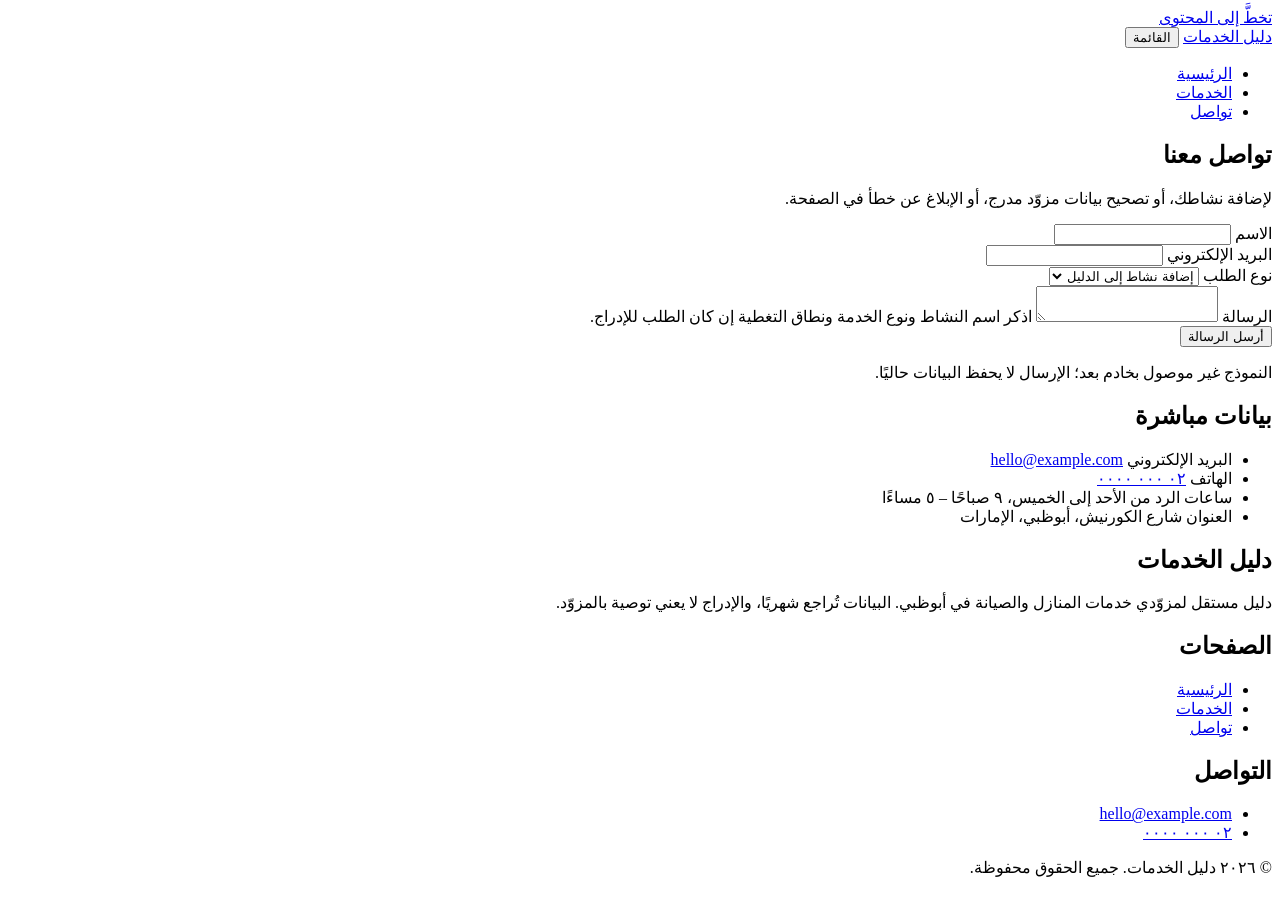
==== contact.html @ 517f05ec "Add contact page" ====
<!DOCTYPE html>
<html lang="ar" dir="rtl">
<head>
<meta charset="utf-8">
<meta name="viewport" content="width=device-width, initial-scale=1">
<title>تواصل — دليل الخدمات</title>
<meta name="description" content="راسل فريق دليل الخدمات لإضافة نشاطك أو تصحيح بيانات مزوّد.">
<link rel="preconnect" href="https://fonts.googleapis.com">
<link rel="preconnect" href="https://fonts.gstatic.com" crossorigin>
<link href="https://fonts.googleapis.com/css2?family=Noto+Sans+Arabic:wght@400;500;600;700&display=swap" rel="stylesheet">
<link rel="stylesheet" href="styles.css">
</head>
<body>

<a class="skip-link" href="#main">تخطَّ إلى المحتوى</a>

<header class="site-header">
  <div class="wrap-wide header-inner">
    <a class="brand" href="index.html">دليل الخدمات</a>

    <button class="nav-toggle" id="navToggle" aria-expanded="false" aria-controls="mainNav">
      <span class="nav-toggle-bars" aria-hidden="true"></span>
      القائمة
    </button>

    <nav class="main-nav" id="mainNav" aria-label="التنقل الرئيسي">
      <ul>
        <li><a href="index.html">الرئيسية</a></li>
        <li><a href="services.html">الخدمات</a></li>
        <li><a href="contact.html" aria-current="page">تواصل</a></li>
      </ul>
    </nav>
  </div>
</header>

<main id="main">

  <section class="wrap hero">
    <h1>تواصل معنا</h1>
    <p class="lead">لإضافة نشاطك، أو تصحيح بيانات مزوّد مدرج، أو الإبلاغ عن خطأ في الصفحة.</p>
  </section>

  <section class="section--tight">
    <div class="wrap contact-grid">

      <form id="contactForm" novalidate>
        <div class="field">
          <label for="name">الاسم</label>
          <input type="text" id="name" name="name" autocomplete="name" required>
        </div>

        <div class="field">
          <label for="email">البريد الإلكتروني</label>
          <input type="email" id="email" name="email" autocomplete="email" dir="ltr" required>
        </div>

        <div class="field">
          <label for="topic">نوع الطلب</label>
          <select id="topic" name="topic">
            <option value="listing">إضافة نشاط إلى الدليل</option>
            <option value="correction">تصحيح بيانات مزوّد</option>
            <option value="suggestion">اقتراح خدمة جديدة</option>
            <option value="other">موضوع آخر</option>
          </select>
        </div>

        <div class="field">
          <label for="message">الرسالة</label>
          <textarea id="message" name="message" required></textarea>
          <span class="field-hint">اذكر اسم النشاط ونوع الخدمة ونطاق التغطية إن كان الطلب للإدراج.</span>
        </div>

        <button class="btn" type="submit">أرسل الرسالة</button>
        <p class="field-hint" style="margin-top:1rem">النموذج غير موصول بخادم بعد؛ الإرسال لا يحفظ البيانات حاليًا.</p>
      </form>

      <aside class="info-block">
        <h2>بيانات مباشرة</h2>
        <ul class="info-list">
          <li>
            <span class="label">البريد الإلكتروني</span>
            <a href="mailto:hello@example.com" dir="ltr">hello@example.com</a>
          </li>
          <li>
            <span class="label">الهاتف</span>
            <a href="tel:+97120000000">٠٢ ٠٠٠ ٠٠٠٠</a>
          </li>
          <li>
            <span class="label">ساعات الرد</span>
            من الأحد إلى الخميس، ٩ صباحًا – ٥ مساءًا
          </li>
          <li>
            <span class="label">العنوان</span>
            شارع الكورنيش، أبوظبي، الإمارات
          </li>
        </ul>
      </aside>

    </div>
  </section>

</main>

<footer class="site-footer">
  <div class="wrap-wide">
    <div class="footer-inner">
      <div>
        <h2>دليل الخدمات</h2>
        <p>دليل مستقل لمزوّدي خدمات المنازل والصيانة في أبوظبي. البيانات تُراجع شهريًا، والإدراج لا يعني توصية بالمزوّد.</p>
      </div>
      <div>
        <h2>الصفحات</h2>
        <ul>
          <li><a href="index.html">الرئيسية</a></li>
          <li><a href="services.html">الخدمات</a></li>
          <li><a href="contact.html">تواصل</a></li>
        </ul>
      </div>
      <div>
        <h2>التواصل</h2>
        <ul>
          <li><a href="mailto:hello@example.com">hello@example.com</a></li>
          <li><a href="tel:+97120000000">٠٢ ٠٠٠ ٠٠٠٠</a></li>
        </ul>
      </div>
    </div>
    <div class="footer-bottom">
      <span>© ٢٠٢٦ دليل الخدمات. جميع الحقوق محفوظة.</span>
    </div>
  </div>
</footer>

<script src="app.js"></script>
</body>
</html>
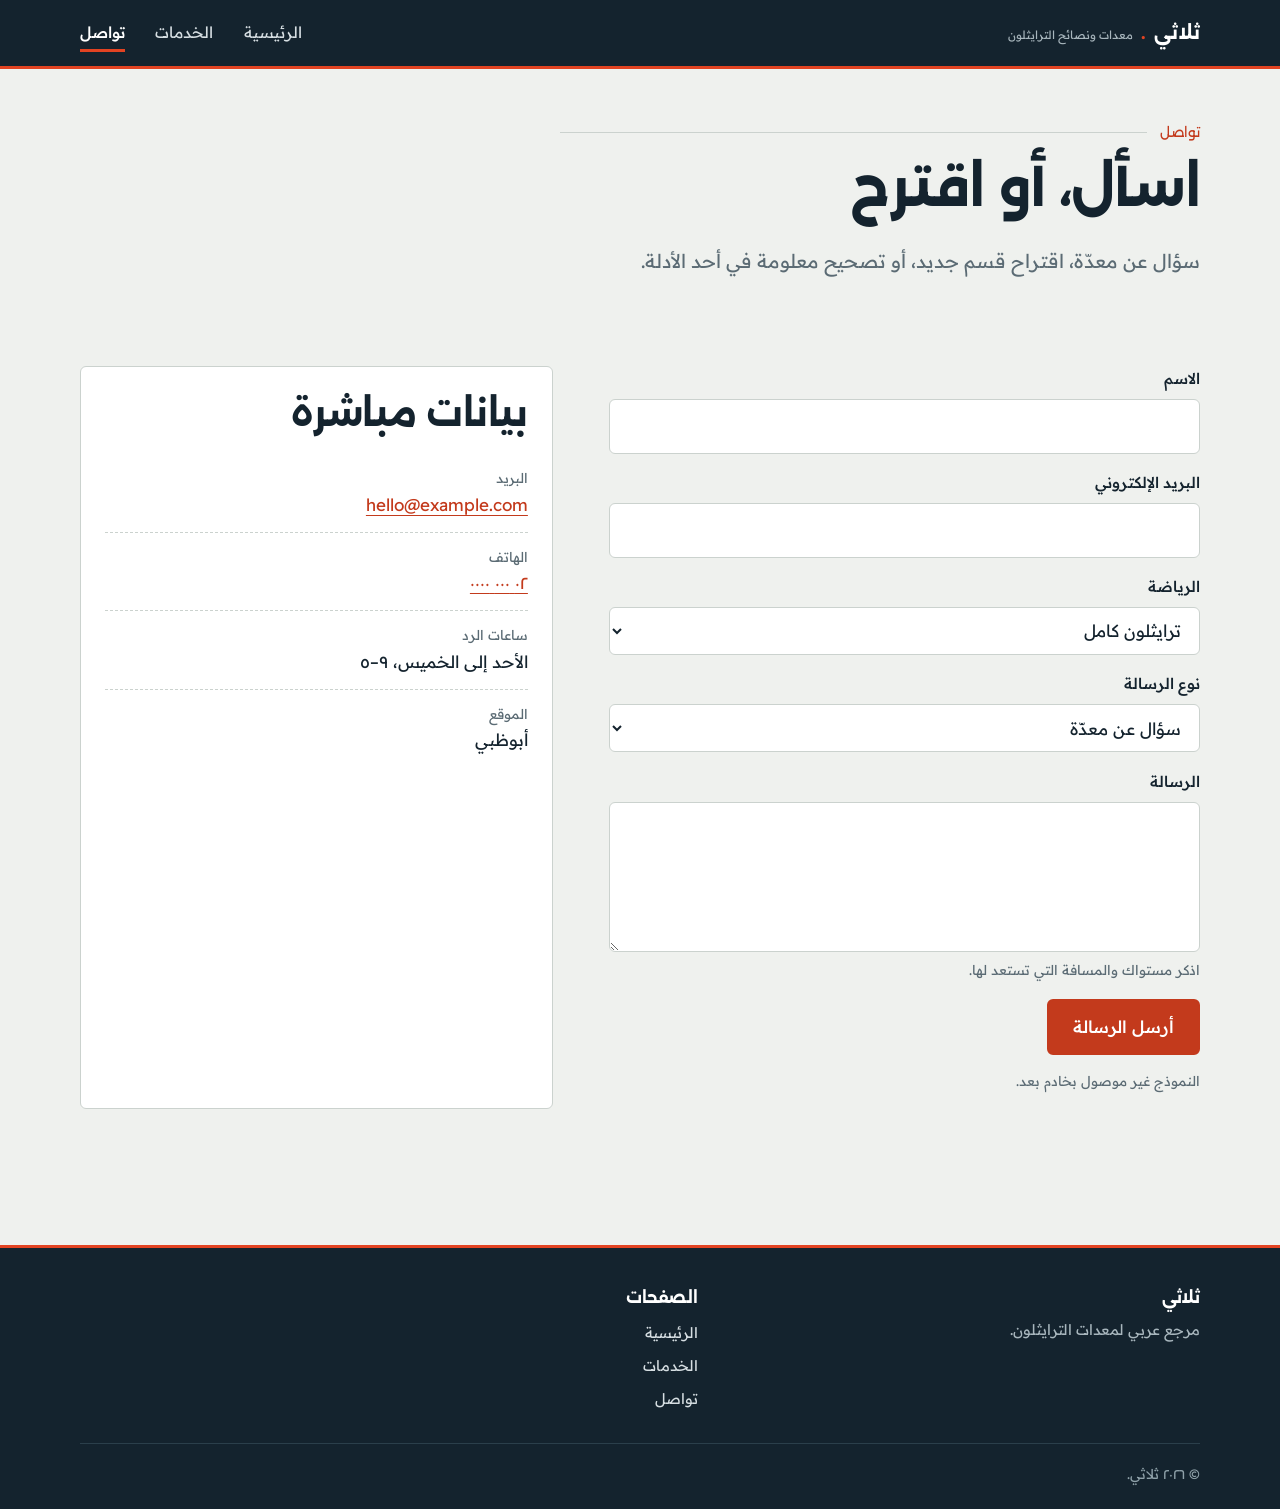
==== commit 3f27938c: "Replace contact page with ثلاثي" ====
--- a/contact.html
+++ b/contact.html
@@ -3,26 +3,19 @@
 <head>
 <meta charset="utf-8">
 <meta name="viewport" content="width=device-width, initial-scale=1">
-<title>تواصل — دليل الخدمات</title>
-<meta name="description" content="راسل فريق دليل الخدمات لإضافة نشاطك أو تصحيح بيانات مزوّد.">
+<title>تواصل — ثلاثي</title>
+<meta name="description" content="اسأل عن معدّة أو اقترح قسمًا جديدًا لموقع ثلاثي.">
 <link rel="preconnect" href="https://fonts.googleapis.com">
 <link rel="preconnect" href="https://fonts.gstatic.com" crossorigin>
-<link href="https://fonts.googleapis.com/css2?family=Noto+Sans+Arabic:wght@400;500;600;700&display=swap" rel="stylesheet">
+<link href="https://fonts.googleapis.com/css2?family=Alexandria:wght@600;700&family=Readex+Pro:wght@400;500&display=swap" rel="stylesheet">
 <link rel="stylesheet" href="styles.css">
 </head>
 <body>
-
 <a class="skip-link" href="#main">تخطَّ إلى المحتوى</a>
-
 <header class="site-header">
-  <div class="wrap-wide header-inner">
-    <a class="brand" href="index.html">دليل الخدمات</a>
-
-    <button class="nav-toggle" id="navToggle" aria-expanded="false" aria-controls="mainNav">
-      <span class="nav-toggle-bars" aria-hidden="true"></span>
-      القائمة
-    </button>
-
+  <div class="wrap header-inner">
+    <a class="brand" href="index.html">ثلاثي<span>.</span><small>معدات ونصائح الترايثلون</small></a>
+    <button class="nav-toggle" id="navToggle" aria-expanded="false" aria-controls="mainNav"><span class="nav-toggle-bars" aria-hidden="true"></span>القائمة</button>
     <nav class="main-nav" id="mainNav" aria-label="التنقل الرئيسي">
       <ul>
         <li><a href="index.html">الرئيسية</a></li>
@@ -32,104 +25,56 @@
     </nav>
   </div>
 </header>
-
 <main id="main">
-
-  <section class="wrap hero">
-    <h1>تواصل معنا</h1>
-    <p class="lead">لإضافة نشاطك، أو تصحيح بيانات مزوّد مدرج، أو الإبلاغ عن خطأ في الصفحة.</p>
+  <section class="wrap page-head">
+    <p class="section-index">تواصل</p>
+    <h1>اسأل، أو اقترح</h1>
+    <p class="lead">سؤال عن معدّة، اقتراح قسم جديد، أو تصحيح معلومة في أحد الأدلة.</p>
   </section>
-
-  <section class="section--tight">
+  <section class="section">
     <div class="wrap contact-grid">
-
       <form id="contactForm" novalidate>
-        <div class="field">
-          <label for="name">الاسم</label>
-          <input type="text" id="name" name="name" autocomplete="name" required>
+        <div class="field"><label for="name">الاسم</label><input type="text" id="name" name="name" autocomplete="name" required></div>
+        <div class="field"><label for="email">البريد الإلكتروني</label><input type="email" id="email" name="email" autocomplete="email" dir="ltr" required></div>
+        <div class="field"><label for="discipline">الرياضة</label>
+          <select id="discipline" name="discipline">
+            <option value="tri">ترايثلون كامل</option>
+            <option value="swim">سباحة</option>
+            <option value="bike">دراجة</option>
+            <option value="run">جري</option>
+          </select>
         </div>
-
-        <div class="field">
-          <label for="email">البريد الإلكتروني</label>
-          <input type="email" id="email" name="email" autocomplete="email" dir="ltr" required>
-        </div>
-
-        <div class="field">
-          <label for="topic">نوع الطلب</label>
+        <div class="field"><label for="topic">نوع الرسالة</label>
           <select id="topic" name="topic">
-            <option value="listing">إضافة نشاط إلى الدليل</option>
-            <option value="correction">تصحيح بيانات مزوّد</option>
-            <option value="suggestion">اقتراح خدمة جديدة</option>
+            <option value="gear">سؤال عن معدّة</option>
+            <option value="section">اقتراح قسم جديد</option>
+            <option value="correction">تصحيح معلومة</option>
             <option value="other">موضوع آخر</option>
           </select>
         </div>
-
-        <div class="field">
-          <label for="message">الرسالة</label>
-          <textarea id="message" name="message" required></textarea>
-          <span class="field-hint">اذكر اسم النشاط ونوع الخدمة ونطاق التغطية إن كان الطلب للإدراج.</span>
-        </div>
-
+        <div class="field"><label for="message">الرسالة</label><textarea id="message" name="message" required></textarea><span class="field-hint">اذكر مستواك والمسافة التي تستعد لها.</span></div>
         <button class="btn" type="submit">أرسل الرسالة</button>
-        <p class="field-hint" style="margin-top:1rem">النموذج غير موصول بخادم بعد؛ الإرسال لا يحفظ البيانات حاليًا.</p>
+        <p class="field-hint" style="margin-top:0.9rem">النموذج غير موصول بخادم بعد.</p>
       </form>
-
       <aside class="info-block">
         <h2>بيانات مباشرة</h2>
         <ul class="info-list">
-          <li>
-            <span class="label">البريد الإلكتروني</span>
-            <a href="mailto:hello@example.com" dir="ltr">hello@example.com</a>
-          </li>
-          <li>
-            <span class="label">الهاتف</span>
-            <a href="tel:+97120000000">٠٢ ٠٠٠ ٠٠٠٠</a>
-          </li>
-          <li>
-            <span class="label">ساعات الرد</span>
-            من الأحد إلى الخميس، ٩ صباحًا – ٥ مساءًا
-          </li>
-          <li>
-            <span class="label">العنوان</span>
-            شارع الكورنيش، أبوظبي، الإمارات
-          </li>
+          <li><span class="label">البريد</span><a href="mailto:hello@example.com" dir="ltr">hello@example.com</a></li>
+          <li><span class="label">الهاتف</span><a href="tel:+97120000000">٠٢ ٠٠٠ ٠٠٠٠</a></li>
+          <li><span class="label">ساعات الرد</span>الأحد إلى الخميس، ٩–٥</li>
+          <li><span class="label">الموقع</span>أبوظبي</li>
         </ul>
       </aside>
-
     </div>
   </section>
-
 </main>
-
 <footer class="site-footer">
-  <div class="wrap-wide">
-    <div class="footer-inner">
-      <div>
-        <h2>دليل الخدمات</h2>
-        <p>دليل مستقل لمزوّدي خدمات المنازل والصيانة في أبوظبي. البيانات تُراجع شهريًا، والإدراج لا يعني توصية بالمزوّد.</p>
-      </div>
-      <div>
-        <h2>الصفحات</h2>
-        <ul>
-          <li><a href="index.html">الرئيسية</a></li>
-          <li><a href="services.html">الخدمات</a></li>
-          <li><a href="contact.html">تواصل</a></li>
-        </ul>
-      </div>
-      <div>
-        <h2>التواصل</h2>
-        <ul>
-          <li><a href="mailto:hello@example.com">hello@example.com</a></li>
-          <li><a href="tel:+97120000000">٠٢ ٠٠٠ ٠٠٠٠</a></li>
-        </ul>
-      </div>
-    </div>
-    <div class="footer-bottom">
-      <span>© ٢٠٢٦ دليل الخدمات. جميع الحقوق محفوظة.</span>
-    </div>
+  <div class="wrap footer-inner">
+    <div><h2>ثلاثي</h2><p>مرجع عربي لمعدات الترايثلون.</p></div>
+    <div><h2>الصفحات</h2><ul><li><a href="index.html">الرئيسية</a></li><li><a href="services.html">الخدمات</a></li><li><a href="contact.html">تواصل</a></li></ul></div>
   </div>
+  <div class="wrap footer-bottom"><span>© ٢٠٢٦ ثلاثي.</span></div>
 </footer>
-
 <script src="app.js"></script>
 </body>
 </html>
--- a/styles.css
+++ b/styles.css
@@ -0,0 +1,58 @@
+/* ثلاثي — موقع معدات ونصائح الترايثلون */
+:root{--ink:#14232e;--ink-2:#1e3442;--chalk:#eff1ee;--surface:#fff;--muted:#5b6b74;--line:#cbd2ce;--flame:#e24322;--flame-ink:#c33a1c;--aqua:#0e7c86;--sand:#a8752a;--wrap:1120px;--r:6px}
+*,*::before,*::after{box-sizing:border-box}
+html{-webkit-text-size-adjust:100%;scroll-behavior:smooth;scroll-padding-top:90px}
+body{margin:0;background:var(--chalk);color:var(--ink);font-family:"Readex Pro","Segoe UI",Tahoma,system-ui,sans-serif;font-size:1.0625rem;line-height:1.75}
+h1,h2,h3{font-family:"Alexandria","Readex Pro",Tahoma,sans-serif;font-weight:700;line-height:1.2;letter-spacing:-.015em;margin:0 0 .5em}
+h1{font-size:clamp(2.1rem,1.4rem + 3.2vw,3.4rem);line-height:1.12}h2{font-size:clamp(1.6rem,1.2rem + 1.8vw,2.3rem)}h3{font-size:1.2rem}
+p{margin:0 0 1rem;max-width:64ch}a{color:var(--flame-ink);text-underline-offset:4px}
+.wrap{width:min(100% - 2.5rem,var(--wrap));margin-inline:auto}
+:focus-visible{outline:3px solid var(--flame-ink);outline-offset:3px}
+.skip-link{position:absolute;inset-inline-start:-9999px;top:0;z-index:90;background:var(--ink);color:#fff;padding:.6rem 1rem}.skip-link:focus{inset-inline-start:0}
+.site-header{position:sticky;top:0;z-index:60;background:var(--ink);color:#fff;border-bottom:3px solid var(--flame)}
+.header-inner{display:flex;align-items:center;gap:1rem;min-height:66px;flex-wrap:wrap}
+.brand{display:flex;align-items:baseline;gap:.5rem;margin-inline-end:auto;color:#fff;text-decoration:none;font-family:"Alexandria",Tahoma,sans-serif;font-size:1.15rem;font-weight:700}
+.brand span{color:var(--flame)}.brand small{font-family:"Readex Pro",Tahoma,sans-serif;font-size:.72rem;font-weight:400;color:#a8b6bd}
+.nav-toggle{display:inline-flex;align-items:center;gap:.5rem;font:inherit;font-size:.9rem;color:#fff;background:transparent;border:1px solid #3c4f5c;border-radius:var(--r);padding:.4rem .8rem;cursor:pointer}
+.nav-toggle-bars,.nav-toggle-bars::before,.nav-toggle-bars::after{content:"";display:block;width:17px;height:2px;background:#fff}
+.nav-toggle-bars{position:relative}.nav-toggle-bars::before{position:absolute;top:-6px}.nav-toggle-bars::after{position:absolute;top:6px}
+.main-nav{display:none;width:100%}.main-nav.is-open{display:block}
+.main-nav ul{list-style:none;margin:0 0 .75rem;padding:0;display:flex;flex-direction:column}
+.main-nav a{display:block;padding:.7rem 0;color:#d6dee2;text-decoration:none;border-bottom:1px solid #2b3f4b}
+.main-nav a:hover{color:#fff}.main-nav a[aria-current="page"]{color:#fff;font-weight:500;box-shadow:inset 3px 0 0 0 var(--flame);padding-inline-start:.7rem}
+@media(min-width:760px){.nav-toggle{display:none}.main-nav{display:block;width:auto}.main-nav ul{flex-direction:row;gap:1.9rem;margin:0}.main-nav a{padding:.3rem 0;border-bottom:0;font-size:.98rem}.main-nav a[aria-current="page"]{box-shadow:none;padding-inline-start:0;border-bottom:3px solid var(--flame);padding-bottom:.15rem}}
+.section{padding-block:clamp(2.75rem,6vw,4.5rem)}.section--ink{background:var(--ink);color:#d6dee2}.section--ink h2{color:#fff}.section+.section{border-top:1px solid var(--line)}
+.section-index{display:flex;align-items:center;gap:.8rem;font-family:"Alexandria",Tahoma,sans-serif;font-size:.85rem;color:var(--flame-ink);margin-bottom:.75rem}.section-index::after{content:"";flex:1;height:1px;background:var(--line)}
+.lead{font-size:1.2rem;color:var(--muted);max-width:52ch}.section--ink .lead{color:#a8b6bd}.page-head{padding-block:clamp(2rem,5vw,3.25rem) 0}
+.hero{display:grid;gap:2.5rem;align-items:start}@media(min-width:940px){.hero{grid-template-columns:1.3fr 1fr;gap:3.5rem}}
+.actions{display:flex;flex-wrap:wrap;gap:.85rem;margin-top:1.75rem}
+.btn{display:inline-block;font:inherit;font-weight:500;padding:.7rem 1.5rem;border-radius:var(--r);border:2px solid var(--flame-ink);background:var(--flame-ink);color:#fff;text-decoration:none;cursor:pointer}.btn:hover{background:#a82f14;border-color:#a82f14}
+.btn--ghost{background:transparent;color:var(--flame-ink)}.btn--ghost:hover{background:rgba(226,67,34,.08);border-color:var(--flame-ink)}
+.section--ink .btn--ghost{color:#fff;border-color:#4a5f6b}.section--ink .btn--ghost:hover{background:#22323d;border-color:#6a808c}
+.splits{list-style:none;margin:0;padding:0;display:grid;grid-template-columns:repeat(3,1fr);background:var(--surface);border:1px solid var(--line);border-radius:var(--r);overflow:hidden}
+.splits li{padding:1.15rem .9rem;text-align:center;border-inline-start:1px solid var(--line)}.splits li:first-child{border-inline-start:0}
+.splits .discipline{display:block;font-size:.85rem;color:var(--muted)}.splits .value{display:block;font-family:"Alexandria",Tahoma,sans-serif;font-size:clamp(1.15rem,.9rem + 1vw,1.6rem);font-weight:700}
+.splits li[data-d=swim]{box-shadow:inset 0 3px 0 0 var(--aqua)}.splits li[data-d=bike]{box-shadow:inset 0 3px 0 0 var(--flame)}.splits li[data-d=run]{box-shadow:inset 0 3px 0 0 var(--sand)}
+.splits-note{font-size:.85rem;color:var(--muted);margin:.75rem 0 0}
+.card-grid{list-style:none;margin:0;padding:0;display:grid;gap:1.15rem;grid-template-columns:repeat(auto-fill,minmax(275px,1fr))}
+.card{background:var(--surface);border:1px solid var(--line);border-radius:var(--r);padding:1.3rem 1.35rem;display:flex;flex-direction:column;gap:.5rem}.card:hover{border-color:var(--flame)}
+.card h3{margin:0}.card p{margin:0;color:var(--muted);font-size:.98rem;max-width:none}
+.tag{align-self:flex-start;font-size:.78rem;font-weight:500;padding:.15rem .6rem;border-radius:999px;border:1px solid currentColor}
+.tag--swim{color:var(--aqua)}.tag--bike{color:var(--flame-ink)}.tag--run{color:var(--sand)}.tag--all{color:var(--muted)}
+.card-brands{font-size:.88rem;color:var(--muted);border-top:1px dashed var(--line);padding-top:.8rem;margin-top:auto}.card-brands strong{color:var(--ink);font-weight:500}
+.card-link{margin-top:.6rem;font-size:.92rem;font-weight:500}
+.tips{list-style:none;margin:0;padding:0;display:grid;gap:1.5rem}@media(min-width:800px){.tips{grid-template-columns:repeat(3,1fr);gap:2.25rem}}
+.tips h3{margin-bottom:.3rem}.tips p{margin:0;color:var(--muted)}
+.contact-grid{display:grid;gap:2.5rem}@media(min-width:880px){.contact-grid{grid-template-columns:1.25fr 1fr;gap:3.5rem}}
+.field{display:flex;flex-direction:column;gap:.4rem;margin-bottom:1.05rem}.field label{font-weight:500;font-size:.95rem}
+.field input,.field select,.field textarea{font:inherit;color:var(--ink);background:var(--surface);border:1px solid var(--line);border-radius:var(--r);padding:.7rem .85rem}
+.field textarea{resize:vertical;min-height:150px}
+.field input:focus,.field select:focus,.field textarea:focus{outline:none;border-color:var(--flame-ink);box-shadow:0 0 0 3px rgba(226,67,34,.18)}
+.field-hint{font-size:.85rem;color:var(--muted)}
+.info-block{background:var(--surface);border:1px solid var(--line);border-radius:var(--r);padding:1.5rem}
+.info-list{list-style:none;margin:0;padding:0}.info-list>li{padding:.75rem 0;border-bottom:1px dashed var(--line)}.info-list>li:last-child{border-bottom:0}.info-list .label{display:block;font-size:.85rem;color:var(--muted)}
+.site-footer{background:var(--ink);color:#a8b6bd;border-top:3px solid var(--flame);padding-block:2.5rem 1.5rem;margin-top:clamp(2.5rem,6vw,4rem);font-size:.92rem}
+.footer-inner{display:grid;gap:2rem}@media(min-width:760px){.footer-inner{grid-template-columns:1.6fr 1fr 1fr;gap:2.5rem}}
+.site-footer h2{font-size:1rem;color:#fff;margin-bottom:.6rem}.site-footer p{color:#a8b6bd;margin:0}.site-footer ul{list-style:none;margin:0;padding:0}.site-footer li{padding:.22rem 0}.site-footer a{color:#d6dee2;text-decoration:none}.site-footer a:hover{color:var(--flame);text-decoration:underline}
+.footer-bottom{border-top:1px solid #2b3f4b;margin-top:1.75rem;padding-top:1.1rem;font-size:.85rem;color:#8fa1a9}
+@media(prefers-reduced-motion:reduce){html{scroll-behavior:auto}*{animation:none!important;transition:none!important}}
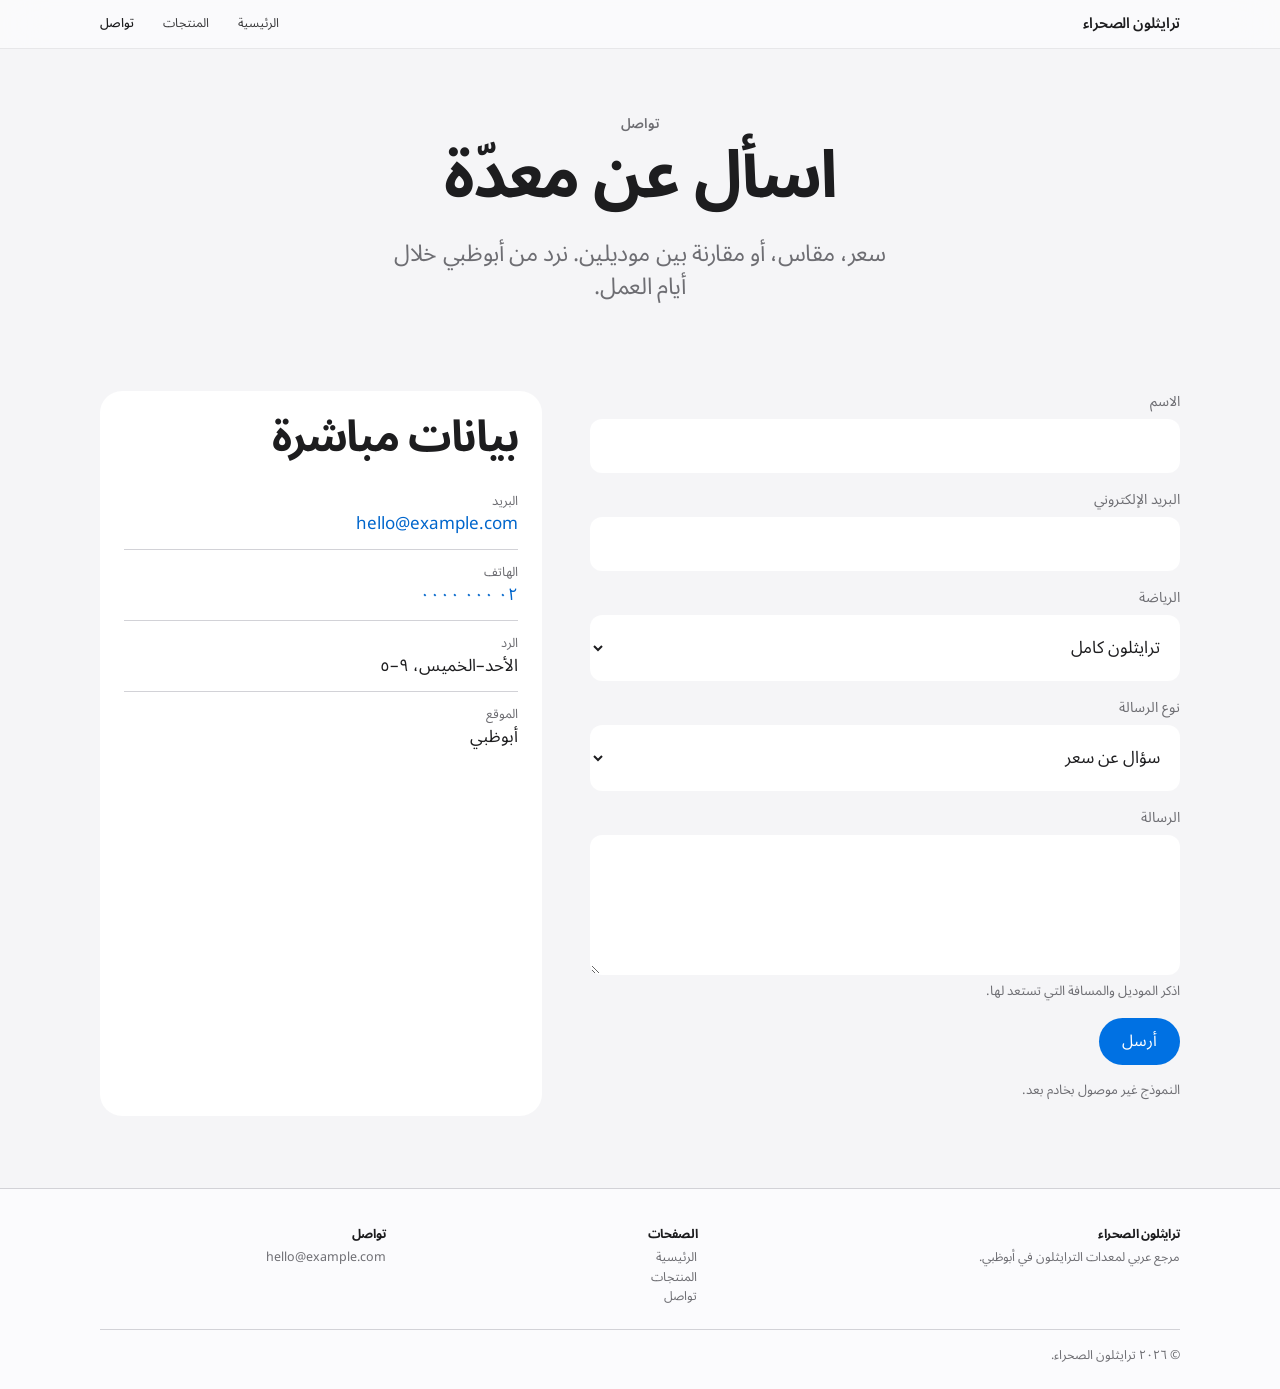
==== commit 5e840799: "تحديث التصميم بأسلوب Apple وصفحة التواصل" ====
--- a/contact.html
+++ b/contact.html
@@ -3,23 +3,26 @@
 <head>
 <meta charset="utf-8">
 <meta name="viewport" content="width=device-width, initial-scale=1">
-<title>تواصل — ثلاثي</title>
-<meta name="description" content="اسأل عن معدّة أو اقترح قسمًا جديدًا لموقع ثلاثي.">
+<title>تواصل — ترايثلون الصحراء</title>
+<meta name="description" content="اسأل عن معدّة أو سعر أو مقاس في متجر ترايثلون الصحراء المرجعي.">
 <link rel="preconnect" href="https://fonts.googleapis.com">
 <link rel="preconnect" href="https://fonts.gstatic.com" crossorigin>
-<link href="https://fonts.googleapis.com/css2?family=Alexandria:wght@600;700&family=Readex+Pro:wght@400;500&display=swap" rel="stylesheet">
+<link href="https://fonts.googleapis.com/css2?family=Noto+Sans+Arabic:wght@400;500;600;700&display=swap" rel="stylesheet">
 <link rel="stylesheet" href="styles.css">
 </head>
 <body>
 <a class="skip-link" href="#main">تخطَّ إلى المحتوى</a>
 <header class="site-header">
   <div class="wrap header-inner">
-    <a class="brand" href="index.html">ثلاثي<span>.</span><small>معدات ونصائح الترايثلون</small></a>
-    <button class="nav-toggle" id="navToggle" aria-expanded="false" aria-controls="mainNav"><span class="nav-toggle-bars" aria-hidden="true"></span>القائمة</button>
+    <a class="brand" href="index.html">ترايثلون الصحراء</a>
+    <button class="nav-toggle" id="navToggle" aria-expanded="false" aria-controls="mainNav">
+      <span class="nav-toggle-bars" aria-hidden="true"></span>
+      القائمة
+    </button>
     <nav class="main-nav" id="mainNav" aria-label="التنقل الرئيسي">
       <ul>
         <li><a href="index.html">الرئيسية</a></li>
-        <li><a href="services.html">الخدمات</a></li>
+        <li><a href="products.html">المنتجات</a></li>
         <li><a href="contact.html" aria-current="page">تواصل</a></li>
       </ul>
     </nav>
@@ -27,9 +30,9 @@
 </header>
 <main id="main">
   <section class="wrap page-head">
-    <p class="section-index">تواصل</p>
-    <h1>اسأل، أو اقترح</h1>
-    <p class="lead">سؤال عن معدّة، اقتراح قسم جديد، أو تصحيح معلومة في أحد الأدلة.</p>
+    <p class="section-kicker">تواصل</p>
+    <h1>اسأل عن معدّة</h1>
+    <p class="lead">سعر، مقاس، أو مقارنة بين موديلين. نرد من أبوظبي خلال أيام العمل.</p>
   </section>
   <section class="section">
     <div class="wrap contact-grid">
@@ -46,14 +49,14 @@
         </div>
         <div class="field"><label for="topic">نوع الرسالة</label>
           <select id="topic" name="topic">
+            <option value="price">سؤال عن سعر</option>
             <option value="gear">سؤال عن معدّة</option>
-            <option value="section">اقتراح قسم جديد</option>
-            <option value="correction">تصحيح معلومة</option>
+            <option value="size">مقاس أو ملاءمة</option>
             <option value="other">موضوع آخر</option>
           </select>
         </div>
-        <div class="field"><label for="message">الرسالة</label><textarea id="message" name="message" required></textarea><span class="field-hint">اذكر مستواك والمسافة التي تستعد لها.</span></div>
-        <button class="btn" type="submit">أرسل الرسالة</button>
+        <div class="field"><label for="message">الرسالة</label><textarea id="message" name="message" required></textarea><span class="field-hint">اذكر الموديل والمسافة التي تستعد لها.</span></div>
+        <button class="btn" type="submit">أرسل</button>
         <p class="field-hint" style="margin-top:0.9rem">النموذج غير موصول بخادم بعد.</p>
       </form>
       <aside class="info-block">
@@ -61,7 +64,7 @@
         <ul class="info-list">
           <li><span class="label">البريد</span><a href="mailto:hello@example.com" dir="ltr">hello@example.com</a></li>
           <li><span class="label">الهاتف</span><a href="tel:+97120000000">٠٢ ٠٠٠ ٠٠٠٠</a></li>
-          <li><span class="label">ساعات الرد</span>الأحد إلى الخميس، ٩–٥</li>
+          <li><span class="label">الرد</span>الأحد–الخميس، ٩–٥</li>
           <li><span class="label">الموقع</span>أبوظبي</li>
         </ul>
       </aside>
@@ -69,11 +72,14 @@
   </section>
 </main>
 <footer class="site-footer">
-  <div class="wrap footer-inner">
-    <div><h2>ثلاثي</h2><p>مرجع عربي لمعدات الترايثلون.</p></div>
-    <div><h2>الصفحات</h2><ul><li><a href="index.html">الرئيسية</a></li><li><a href="services.html">الخدمات</a></li><li><a href="contact.html">تواصل</a></li></ul></div>
+  <div class="wrap">
+    <div class="footer-inner">
+      <div><h2>ترايثلون الصحراء</h2><p>مرجع عربي لمعدات الترايثلون في أبوظبي.</p></div>
+      <div><h2>الصفحات</h2><ul><li><a href="index.html">الرئيسية</a></li><li><a href="products.html">المنتجات</a></li><li><a href="contact.html">تواصل</a></li></ul></div>
+      <div><h2>تواصل</h2><ul><li><a href="mailto:hello@example.com">hello@example.com</a></li></ul></div>
+    </div>
+    <div class="footer-bottom">© ٢٠٢٦ ترايثلون الصحراء.</div>
   </div>
-  <div class="wrap footer-bottom"><span>© ٢٠٢٦ ثلاثي.</span></div>
 </footer>
 <script src="app.js"></script>
 </body>
--- a/styles.css
+++ b/styles.css
@@ -1,58 +1,179 @@
-/* ثلاثي — موقع معدات ونصائح الترايثلون */
-:root{--ink:#14232e;--ink-2:#1e3442;--chalk:#eff1ee;--surface:#fff;--muted:#5b6b74;--line:#cbd2ce;--flame:#e24322;--flame-ink:#c33a1c;--aqua:#0e7c86;--sand:#a8752a;--wrap:1120px;--r:6px}
-*,*::before,*::after{box-sizing:border-box}
-html{-webkit-text-size-adjust:100%;scroll-behavior:smooth;scroll-padding-top:90px}
-body{margin:0;background:var(--chalk);color:var(--ink);font-family:"Readex Pro","Segoe UI",Tahoma,system-ui,sans-serif;font-size:1.0625rem;line-height:1.75}
-h1,h2,h3{font-family:"Alexandria","Readex Pro",Tahoma,sans-serif;font-weight:700;line-height:1.2;letter-spacing:-.015em;margin:0 0 .5em}
-h1{font-size:clamp(2.1rem,1.4rem + 3.2vw,3.4rem);line-height:1.12}h2{font-size:clamp(1.6rem,1.2rem + 1.8vw,2.3rem)}h3{font-size:1.2rem}
-p{margin:0 0 1rem;max-width:64ch}a{color:var(--flame-ink);text-underline-offset:4px}
-.wrap{width:min(100% - 2.5rem,var(--wrap));margin-inline:auto}
-:focus-visible{outline:3px solid var(--flame-ink);outline-offset:3px}
-.skip-link{position:absolute;inset-inline-start:-9999px;top:0;z-index:90;background:var(--ink);color:#fff;padding:.6rem 1rem}.skip-link:focus{inset-inline-start:0}
-.site-header{position:sticky;top:0;z-index:60;background:var(--ink);color:#fff;border-bottom:3px solid var(--flame)}
-.header-inner{display:flex;align-items:center;gap:1rem;min-height:66px;flex-wrap:wrap}
-.brand{display:flex;align-items:baseline;gap:.5rem;margin-inline-end:auto;color:#fff;text-decoration:none;font-family:"Alexandria",Tahoma,sans-serif;font-size:1.15rem;font-weight:700}
-.brand span{color:var(--flame)}.brand small{font-family:"Readex Pro",Tahoma,sans-serif;font-size:.72rem;font-weight:400;color:#a8b6bd}
-.nav-toggle{display:inline-flex;align-items:center;gap:.5rem;font:inherit;font-size:.9rem;color:#fff;background:transparent;border:1px solid #3c4f5c;border-radius:var(--r);padding:.4rem .8rem;cursor:pointer}
-.nav-toggle-bars,.nav-toggle-bars::before,.nav-toggle-bars::after{content:"";display:block;width:17px;height:2px;background:#fff}
-.nav-toggle-bars{position:relative}.nav-toggle-bars::before{position:absolute;top:-6px}.nav-toggle-bars::after{position:absolute;top:6px}
-.main-nav{display:none;width:100%}.main-nav.is-open{display:block}
-.main-nav ul{list-style:none;margin:0 0 .75rem;padding:0;display:flex;flex-direction:column}
-.main-nav a{display:block;padding:.7rem 0;color:#d6dee2;text-decoration:none;border-bottom:1px solid #2b3f4b}
-.main-nav a:hover{color:#fff}.main-nav a[aria-current="page"]{color:#fff;font-weight:500;box-shadow:inset 3px 0 0 0 var(--flame);padding-inline-start:.7rem}
-@media(min-width:760px){.nav-toggle{display:none}.main-nav{display:block;width:auto}.main-nav ul{flex-direction:row;gap:1.9rem;margin:0}.main-nav a{padding:.3rem 0;border-bottom:0;font-size:.98rem}.main-nav a[aria-current="page"]{box-shadow:none;padding-inline-start:0;border-bottom:3px solid var(--flame);padding-bottom:.15rem}}
-.section{padding-block:clamp(2.75rem,6vw,4.5rem)}.section--ink{background:var(--ink);color:#d6dee2}.section--ink h2{color:#fff}.section+.section{border-top:1px solid var(--line)}
-.section-index{display:flex;align-items:center;gap:.8rem;font-family:"Alexandria",Tahoma,sans-serif;font-size:.85rem;color:var(--flame-ink);margin-bottom:.75rem}.section-index::after{content:"";flex:1;height:1px;background:var(--line)}
-.lead{font-size:1.2rem;color:var(--muted);max-width:52ch}.section--ink .lead{color:#a8b6bd}.page-head{padding-block:clamp(2rem,5vw,3.25rem) 0}
-.hero{display:grid;gap:2.5rem;align-items:start}@media(min-width:940px){.hero{grid-template-columns:1.3fr 1fr;gap:3.5rem}}
-.actions{display:flex;flex-wrap:wrap;gap:.85rem;margin-top:1.75rem}
-.btn{display:inline-block;font:inherit;font-weight:500;padding:.7rem 1.5rem;border-radius:var(--r);border:2px solid var(--flame-ink);background:var(--flame-ink);color:#fff;text-decoration:none;cursor:pointer}.btn:hover{background:#a82f14;border-color:#a82f14}
-.btn--ghost{background:transparent;color:var(--flame-ink)}.btn--ghost:hover{background:rgba(226,67,34,.08);border-color:var(--flame-ink)}
-.section--ink .btn--ghost{color:#fff;border-color:#4a5f6b}.section--ink .btn--ghost:hover{background:#22323d;border-color:#6a808c}
-.splits{list-style:none;margin:0;padding:0;display:grid;grid-template-columns:repeat(3,1fr);background:var(--surface);border:1px solid var(--line);border-radius:var(--r);overflow:hidden}
-.splits li{padding:1.15rem .9rem;text-align:center;border-inline-start:1px solid var(--line)}.splits li:first-child{border-inline-start:0}
-.splits .discipline{display:block;font-size:.85rem;color:var(--muted)}.splits .value{display:block;font-family:"Alexandria",Tahoma,sans-serif;font-size:clamp(1.15rem,.9rem + 1vw,1.6rem);font-weight:700}
-.splits li[data-d=swim]{box-shadow:inset 0 3px 0 0 var(--aqua)}.splits li[data-d=bike]{box-shadow:inset 0 3px 0 0 var(--flame)}.splits li[data-d=run]{box-shadow:inset 0 3px 0 0 var(--sand)}
-.splits-note{font-size:.85rem;color:var(--muted);margin:.75rem 0 0}
-.card-grid{list-style:none;margin:0;padding:0;display:grid;gap:1.15rem;grid-template-columns:repeat(auto-fill,minmax(275px,1fr))}
-.card{background:var(--surface);border:1px solid var(--line);border-radius:var(--r);padding:1.3rem 1.35rem;display:flex;flex-direction:column;gap:.5rem}.card:hover{border-color:var(--flame)}
-.card h3{margin:0}.card p{margin:0;color:var(--muted);font-size:.98rem;max-width:none}
-.tag{align-self:flex-start;font-size:.78rem;font-weight:500;padding:.15rem .6rem;border-radius:999px;border:1px solid currentColor}
-.tag--swim{color:var(--aqua)}.tag--bike{color:var(--flame-ink)}.tag--run{color:var(--sand)}.tag--all{color:var(--muted)}
-.card-brands{font-size:.88rem;color:var(--muted);border-top:1px dashed var(--line);padding-top:.8rem;margin-top:auto}.card-brands strong{color:var(--ink);font-weight:500}
-.card-link{margin-top:.6rem;font-size:.92rem;font-weight:500}
-.tips{list-style:none;margin:0;padding:0;display:grid;gap:1.5rem}@media(min-width:800px){.tips{grid-template-columns:repeat(3,1fr);gap:2.25rem}}
-.tips h3{margin-bottom:.3rem}.tips p{margin:0;color:var(--muted)}
-.contact-grid{display:grid;gap:2.5rem}@media(min-width:880px){.contact-grid{grid-template-columns:1.25fr 1fr;gap:3.5rem}}
-.field{display:flex;flex-direction:column;gap:.4rem;margin-bottom:1.05rem}.field label{font-weight:500;font-size:.95rem}
-.field input,.field select,.field textarea{font:inherit;color:var(--ink);background:var(--surface);border:1px solid var(--line);border-radius:var(--r);padding:.7rem .85rem}
-.field textarea{resize:vertical;min-height:150px}
-.field input:focus,.field select:focus,.field textarea:focus{outline:none;border-color:var(--flame-ink);box-shadow:0 0 0 3px rgba(226,67,34,.18)}
-.field-hint{font-size:.85rem;color:var(--muted)}
-.info-block{background:var(--surface);border:1px solid var(--line);border-radius:var(--r);padding:1.5rem}
-.info-list{list-style:none;margin:0;padding:0}.info-list>li{padding:.75rem 0;border-bottom:1px dashed var(--line)}.info-list>li:last-child{border-bottom:0}.info-list .label{display:block;font-size:.85rem;color:var(--muted)}
-.site-footer{background:var(--ink);color:#a8b6bd;border-top:3px solid var(--flame);padding-block:2.5rem 1.5rem;margin-top:clamp(2.5rem,6vw,4rem);font-size:.92rem}
-.footer-inner{display:grid;gap:2rem}@media(min-width:760px){.footer-inner{grid-template-columns:1.6fr 1fr 1fr;gap:2.5rem}}
-.site-footer h2{font-size:1rem;color:#fff;margin-bottom:.6rem}.site-footer p{color:#a8b6bd;margin:0}.site-footer ul{list-style:none;margin:0;padding:0}.site-footer li{padding:.22rem 0}.site-footer a{color:#d6dee2;text-decoration:none}.site-footer a:hover{color:var(--flame);text-decoration:underline}
-.footer-bottom{border-top:1px solid #2b3f4b;margin-top:1.75rem;padding-top:1.1rem;font-size:.85rem;color:#8fa1a9}
-@media(prefers-reduced-motion:reduce){html{scroll-behavior:auto}*{animation:none!important;transition:none!important}}
+/* ترايثلون الصحراء — أسلوب مستوحى من صفحات Apple */
+:root {
+  --bg: #f5f5f7;
+  --surface: #ffffff;
+  --text: #1d1d1f;
+  --muted: #6e6e73;
+  --line: #d2d2d7;
+  --link: #0066cc;
+  --blue: #0071e3;
+  --header: rgba(251, 251, 253, 0.78);
+  --wrap: 1080px;
+  --r: 22px;
+  --pill: 980px;
+}
+
+*, *::before, *::after { box-sizing: border-box; }
+html { -webkit-text-size-adjust: 100%; scroll-behavior: smooth; scroll-padding-top: 72px; }
+body {
+  margin: 0;
+  background: var(--bg);
+  color: var(--text);
+  font-family: "SF Arabic", -apple-system, BlinkMacSystemFont, "Noto Sans Arabic", "Segoe UI", Tahoma, sans-serif;
+  font-size: 1.0625rem;
+  line-height: 1.55;
+  -webkit-font-smoothing: antialiased;
+}
+h1, h2, h3 { margin: 0 0 0.4em; font-weight: 700; letter-spacing: -0.03em; line-height: 1.08; }
+h1 { font-size: clamp(2.35rem, 1.3rem + 4vw, 4.1rem); }
+h2 { font-size: clamp(1.7rem, 1.15rem + 2vw, 2.7rem); }
+h3 { font-size: 1.2rem; letter-spacing: -0.02em; }
+p { margin: 0 0 1rem; }
+a { color: var(--link); text-decoration: none; }
+a:hover { text-decoration: underline; }
+img { max-width: 100%; display: block; }
+.wrap { width: min(100% - 2.4rem, var(--wrap)); margin-inline: auto; }
+.center { text-align: center; }
+:focus-visible { outline: 3px solid var(--blue); outline-offset: 3px; border-radius: 6px; }
+
+.skip-link { position: absolute; inset-inline-start: -9999px; top: 0; z-index: 90; background: #000; color: #fff; padding: 0.6rem 1rem; }
+.skip-link:focus { inset-inline-start: 0; }
+
+.site-header {
+  position: sticky; top: 0; z-index: 50;
+  background: var(--header);
+  backdrop-filter: saturate(180%) blur(20px);
+  -webkit-backdrop-filter: saturate(180%) blur(20px);
+  border-bottom: 1px solid rgba(0,0,0,.08);
+}
+.header-inner { display: flex; align-items: center; gap: 1rem; min-height: 48px; flex-wrap: wrap; }
+.brand { color: var(--text); font-weight: 600; font-size: 0.92rem; letter-spacing: -0.02em; margin-inline-end: auto; }
+.brand:hover { text-decoration: none; opacity: 0.7; }
+
+.nav-toggle {
+  font: inherit; font-size: 0.82rem; color: var(--text);
+  background: none; border: 0; cursor: pointer; padding: 0.35rem 0;
+}
+.nav-toggle-bars, .nav-toggle-bars::before, .nav-toggle-bars::after {
+  content: ""; display: block; width: 16px; height: 1.5px; background: var(--text);
+}
+.nav-toggle-bars { position: relative; }
+.nav-toggle-bars::before { position: absolute; top: -5px; }
+.nav-toggle-bars::after { position: absolute; top: 5px; }
+
+.main-nav { display: none; width: 100%; }
+.main-nav.is-open { display: block; }
+.main-nav ul { list-style: none; margin: 0 0 0.7rem; padding: 0; display: flex; flex-direction: column; }
+.main-nav a { display: block; padding: 0.75rem 0; color: var(--text); font-size: 1.25rem; font-weight: 600; border-bottom: 1px solid var(--line); }
+.main-nav a:hover { text-decoration: none; opacity: 0.65; }
+.main-nav a[aria-current="page"] { color: var(--muted); }
+
+@media (min-width: 760px) {
+  .nav-toggle { display: none; }
+  .main-nav { display: block; width: auto; }
+  .main-nav ul { flex-direction: row; gap: 1.8rem; margin: 0; }
+  .main-nav a { font-size: 0.78rem; font-weight: 400; padding: 0; border: 0; opacity: 0.86; }
+  .main-nav a[aria-current="page"] { color: var(--text); opacity: 1; font-weight: 500; }
+}
+
+.hero { padding: clamp(3rem, 8vw, 6.5rem) 0 clamp(2rem, 5vw, 3.5rem); text-align: center; }
+.hero h1 { max-width: 16ch; margin-inline: auto; }
+.lead { font-size: clamp(1.12rem, 1rem + 0.55vw, 1.45rem); color: var(--muted); max-width: 40ch; margin-inline: auto; letter-spacing: -0.015em; line-height: 1.4; }
+.hero-media { margin: 2.2rem auto 0; width: min(100%, 920px); border-radius: 28px; overflow: hidden; background: #e8e8ed; }
+.hero-media img { width: 100%; height: min(52vw, 420px); object-fit: cover; }
+
+.actions { display: flex; flex-wrap: wrap; gap: 0.85rem; justify-content: center; margin-top: 1.6rem; }
+.btn {
+  display: inline-block; font: inherit; font-size: 1rem;
+  padding: 0.72rem 1.45rem; border-radius: var(--pill); border: 0;
+  background: var(--blue); color: #fff; cursor: pointer;
+}
+.btn:hover { background: #0077ed; text-decoration: none; }
+.btn--ghost { background: #e8e8ed; color: var(--text); }
+.btn--ghost:hover { background: #dcdce0; }
+
+.section { padding: clamp(2.4rem, 6vw, 4.5rem) 0; }
+.section-kicker { color: var(--muted); font-size: 0.85rem; font-weight: 600; margin-bottom: 0.45rem; }
+
+.disc-grid { display: grid; gap: 1rem; margin-top: 1.6rem; }
+@media (min-width: 800px) { .disc-grid { grid-template-columns: repeat(3, 1fr); } }
+.disc {
+  background: var(--surface); border-radius: var(--r); overflow: hidden;
+  text-decoration: none; color: inherit; display: block;
+}
+.disc:hover { text-decoration: none; }
+.disc img { width: 100%; height: 210px; object-fit: cover; background: #ececef; }
+.disc-body { padding: 1.15rem 1.2rem 1.35rem; }
+.disc-body span { color: var(--muted); font-size: 0.82rem; }
+.disc-body strong { display: block; font-size: 1.35rem; letter-spacing: -0.03em; margin-top: 0.15rem; }
+
+.product-grid {
+  list-style: none; margin: 1.5rem 0 0; padding: 0;
+  display: grid; gap: 1.15rem;
+  grid-template-columns: repeat(auto-fill, minmax(270px, 1fr));
+}
+.product {
+  background: var(--surface); border-radius: var(--r); overflow: hidden;
+  display: flex; flex-direction: column;
+}
+.product img { width: 100%; height: 200px; object-fit: cover; background: #ececef; }
+.product-body { padding: 1.15rem 1.2rem 1.3rem; display: flex; flex-direction: column; gap: 0.35rem; flex: 1; }
+.product h3 { margin: 0; font-size: 1.12rem; }
+.product p { margin: 0; color: var(--muted); font-size: 0.92rem; }
+.price { font-weight: 600; letter-spacing: -0.02em; margin-top: 0.35rem; }
+.price small { display: block; font-weight: 400; color: var(--muted); font-size: 0.8rem; }
+.tag { align-self: flex-start; font-size: 0.75rem; color: var(--muted); }
+.product-link { margin-top: auto; padding-top: 0.7rem; font-size: 0.92rem; }
+
+.note { color: var(--muted); font-size: 0.85rem; max-width: 62ch; margin: 1.4rem auto 0; text-align: center; }
+
+.compare-wrap { overflow-x: auto; margin-top: 1.5rem; -webkit-overflow-scrolling: touch; }
+.compare {
+  width: 100%; min-width: 720px; border-collapse: collapse;
+  background: var(--surface); border-radius: var(--r); overflow: hidden;
+}
+.compare th, .compare td {
+  text-align: start; padding: 0.85rem 1rem;
+  border-bottom: 1px solid var(--line); font-size: 0.92rem; vertical-align: top;
+}
+.compare th { font-size: 0.8rem; color: var(--muted); font-weight: 600; background: #fafafa; }
+.compare thead th { color: var(--text); font-size: 0.95rem; letter-spacing: -0.02em; }
+.compare tr:last-child td { border-bottom: 0; }
+.compare .best { color: var(--blue); font-weight: 600; }
+
+.page-head { padding: clamp(2.4rem, 6vw, 4rem) 0 0; text-align: center; }
+.page-head h1 { max-width: 14ch; margin-inline: auto; }
+
+.contact-grid { display: grid; gap: 2rem; }
+@media (min-width: 860px) { .contact-grid { grid-template-columns: 1.2fr 0.9fr; gap: 3rem; } }
+.field { display: flex; flex-direction: column; gap: 0.4rem; margin-bottom: 1rem; }
+.field label { font-size: 0.88rem; color: var(--muted); }
+.field input, .field select, .field textarea {
+  font: inherit; color: var(--text); background: var(--surface);
+  border: 1px solid transparent; border-radius: 12px; padding: 0.8rem 0.95rem;
+}
+.field textarea { min-height: 140px; resize: vertical; }
+.field input:focus, .field select:focus, .field textarea:focus {
+  outline: none; border-color: var(--blue); box-shadow: 0 0 0 4px rgba(0,113,227,.16);
+}
+.field-hint { font-size: 0.82rem; color: var(--muted); }
+.info-block { background: var(--surface); border-radius: var(--r); padding: 1.5rem; }
+.info-list { list-style: none; margin: 0; padding: 0; }
+.info-list > li { padding: 0.75rem 0; border-bottom: 1px solid var(--line); }
+.info-list > li:last-child { border-bottom: 0; }
+.info-list .label { display: block; font-size: 0.8rem; color: var(--muted); }
+
+.site-footer { background: #fbfbfd; color: var(--muted); font-size: 0.78rem; padding: 2.4rem 0 1.5rem; border-top: 1px solid var(--line); }
+.footer-inner { display: grid; gap: 1.6rem; }
+@media (min-width: 760px) { .footer-inner { grid-template-columns: 1.6fr 1fr 1fr; } }
+.site-footer h2 { font-size: 0.78rem; color: var(--text); margin-bottom: 0.45rem; }
+.site-footer p { margin: 0; max-width: 46ch; }
+.site-footer ul { list-style: none; margin: 0; padding: 0; }
+.site-footer a { color: var(--muted); }
+.site-footer a:hover { color: var(--text); }
+.footer-bottom { margin-top: 1.4rem; padding-top: 1rem; border-top: 1px solid var(--line); }
+
+@media (prefers-reduced-motion: reduce) {
+  html { scroll-behavior: auto; }
+  * { animation: none !important; transition: none !important; }
+}
